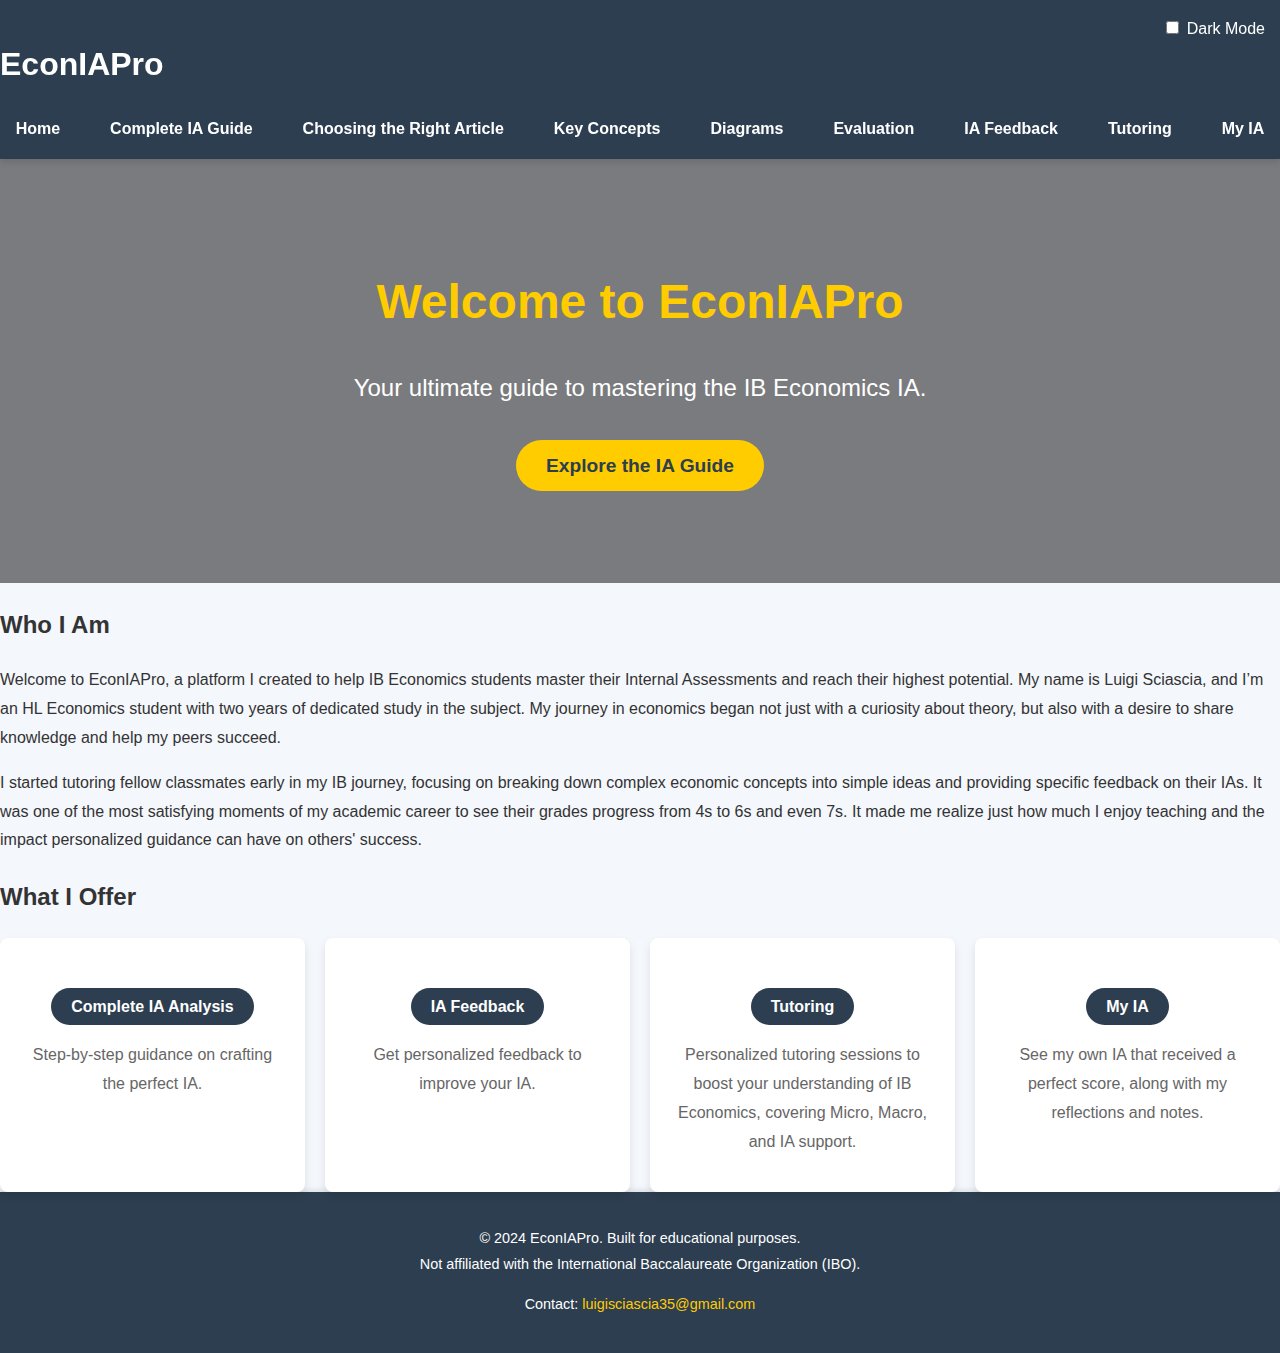
==== index.html @ 2f5a8a48 "Update index.html" ====
<!DOCTYPE html>
<html lang="en">
<head>
    <meta charset="UTF-8">
    <meta name="viewport" content="width=device-width, initial-scale=1.0">
    <title>EconIAPro - Master the IB Economics IA</title>
    <link rel="stylesheet" href="style.css">
</head>
<body>
    <!-- Header -->
    <header>
        <div class="container">
            <h1>EconIAPro</h1>
            <nav>
                <ul>
                    <li><a href="index.html" class="active">Home</a></li>
                    <li><a href="guide.html">Complete IA Guide</a></li>
                    <li><a href="choosing-article.html">Choosing the Right Article</a></li>
                    <li><a href="key-concepts.html">Key Concepts</a></li>
                    <li><a href="diagrams.html">Diagrams</a></li>
                    <li><a href="evaluation.html">Evaluation</a></li>
                    <li><a href="ia-feedback.html">IA Feedback</a></li>
                    <li><a href="tutoring.html">Tutoring</a></li>
                    <li><a href="my-ia.html">My IA</a></li>
                </ul>
            </nav>
            <!-- Dark Mode Toggle -->
            <div class="dark-mode-toggle">
                <input type="checkbox" id="dark-mode-toggle">
                <label for="dark-mode-toggle">Dark Mode</label>
            </div>
        </div>
    </header>

    <!-- Hero Section -->
    <section class="hero">
        <h1>Welcome to EconIAPro</h1>
        <p>Your ultimate guide to mastering the IB Economics IA.</p>
        <a href="guide.html" class="cta-button">Explore the IA Guide</a>
    </section>

    <!-- About Section -->
    <section class="about">
        <h2>Who I Am</h2>
        <p>Welcome to EconIAPro, a platform I created to help IB Economics students master their Internal Assessments and reach their highest potential. My name is Luigi Sciascia, and I’m an HL Economics student with two years of dedicated study in the subject. My journey in economics began not just with a curiosity about theory, but also with a desire to share knowledge and help my peers succeed.</p>
        <p>I started tutoring fellow classmates early in my IB journey, focusing on breaking down complex economic concepts into simple ideas and providing specific feedback on their IAs. It was one of the most satisfying moments of my academic career to see their grades progress from 4s to 6s and even 7s. It made me realize just how much I enjoy teaching and the impact personalized guidance can have on others' success.</p>
    </section>

    <!-- What I Offer Section -->
    <section class="overview">
        <h2>What I Offer</h2>
        <div class="cards">
            <div class="card">
                <h3><a href="guide.html">Complete IA Analysis</a></h3>
                <p>Step-by-step guidance on crafting the perfect IA.</p>
            </div>
            <div class="card">
                <h3><a href="ia-feedback.html">IA Feedback</a></h3>
                <p>Get personalized feedback to improve your IA.</p>
            </div>
            <div class="card">
                <h3><a href="tutoring.html">Tutoring</a></h3>
                <p>Personalized tutoring sessions to boost your understanding of IB Economics, covering Micro, Macro, and IA support.</p>
            </div>
            <div class="card">
                <h3><a href="my-ia.html">My IA</a></h3>
                <p>See my own IA that received a perfect score, along with my reflections and notes.</p>
            </div>
        </div>
    </section>

    <!-- Footer -->
    <footer>
        <div class="container">
            <p>&copy; 2024 EconIAPro. Built for educational purposes. <br>Not affiliated with the International Baccalaureate Organization (IBO).</p>
            <p>Contact: <a href="mailto:luigisciascia35@gmail.com">luigisciascia35@gmail.com</a></p>
        </div>
    </footer>

    <!-- JavaScript -->
    <script>
        // Dark Mode Toggle with LocalStorage
        document.addEventListener("DOMContentLoaded", () => {
            const toggle = document.getElementById("dark-mode-toggle");

            // Check localStorage for dark mode preference
            if (localStorage.getItem("darkMode") === "enabled") {
                document.body.classList.add("dark-mode");
                toggle.checked = true;
            }

            // Toggle dark mode and save preference
            toggle.addEventListener("change", () => {
                if (toggle.checked) {
                    document.body.classList.add("dark-mode");
                    localStorage.setItem("darkMode", "enabled");
                } else {
                    document.body.classList.remove("dark-mode");
                    localStorage.setItem("darkMode", "disabled");
                }
            });
        });
    </script>
</body>
</html>
---- style.css ----
/* General Styles */
body {
    font-family: 'Open Sans', Arial, sans-serif;
    margin: 0;
    padding: 0;
    color: #333;
    background-color: #f4f7fc;
    line-height: 1.8;
    transition: background-color 0.3s, color 0.3s;
}

/* Dark Mode */
body.dark-mode {
    background-color: #121212;
    color: #e0e0e0;
}

/* Header */
header {
    background-color: #2c3e50; /* Updated to a sleek dark navy blue */
    color: white;
    padding: 15px 0;
    position: sticky;
    top: 0;
    z-index: 1000;
    box-shadow: 0 4px 6px rgba(0, 0, 0, 0.1);
    transition: background-color 0.3s;
}

header.dark-mode {
    background-color: #1a242f; /* Slightly darker for dark mode */
}

header nav ul {
    display: flex;
    justify-content: center;
    gap: 20px;
    list-style: none;
    padding: 0;
    margin: 0;
}

header nav ul li a {
    text-decoration: none;
    color: white;
    font-weight: bold;
    padding: 10px 15px;
    transition: background-color 0.3s, color 0.3s;
    border-radius: 5px;
}

header nav ul li a:hover {
    background-color: #ffcc00;
    color: #2c3e50;
}

/* Dark Mode - Header Links */
body.dark-mode header nav ul li a {
    color: #e0e0e0;
}

body.dark-mode header nav ul li a:hover {
    background-color: #555555;
    color: #ffcc00;
}

/* Dark Mode Toggle */
.dark-mode-toggle {
    position: absolute;
    top: 15px;
    right: 15px;
    font-size: 1rem;
    color: white;
}

body.dark-mode .dark-mode-toggle label {
    color: #ffcc00;
}

/* Hero Section */
.hero {
    background-image: url('hero-image.jpg');
    background-size: cover;
    background-position: center;
    text-align: center;
    color: white;
    padding: 100px 20px;
    box-shadow: inset 0 0 0 1000px rgba(0, 0, 0, 0.5);
    transition: background-color 0.3s, color 0.3s;
}

.hero h1 {
    font-size: 3rem;
    margin: 0;
    color: #ffcc00;
}

.hero p {
    font-size: 1.5rem;
    margin: 20px 0 40px;
}

.hero .cta-button {
    background-color: #ffcc00;
    color: #2c3e50;
    padding: 15px 30px;
    text-decoration: none;
    font-size: 1.2rem;
    font-weight: bold;
    border-radius: 50px;
    transition: background-color 0.3s, transform 0.3s;
}

.hero .cta-button:hover {
    background-color: #e6b800;
    transform: scale(1.05);
}

/* Dark Mode - Hero Section */
body.dark-mode .hero {
    background-color: #1e1e1e;
    box-shadow: none;
}

body.dark-mode .hero h1 {
    color: #ffcc00;
}

body.dark-mode .hero p {
    color: #e0e0e0;
}

body.dark-mode .hero .cta-button {
    background-color: #333333;
    color: #ffcc00;
}

body.dark-mode .hero .cta-button:hover {
    background-color: #555555;
    color: #e0e0e0;
}

/* Section Titles */
.section h2 {
    font-size: 2.5rem;
    text-align: center;
    color: #2c3e50;
    margin-bottom: 20px;
    border-bottom: 3px solid #ffcc00;
    display: inline-block;
}

/* Dark Mode - Section Titles */
body.dark-mode .section h2 {
    color: #ffcc00;
    border-bottom-color: #e6b800;
}

/* Cards Section */
.cards {
    display: flex;
    flex-wrap: wrap;
    gap: 20px;
    justify-content: center;
    margin-top: 20px;
}

.card {
    background: white;
    border-radius: 8px;
    box-shadow: 0 4px 8px rgba(0, 0, 0, 0.1);
    padding: 20px;
    text-align: center;
    flex: 1;
    max-width: 300px;
    transition: transform 0.3s, box-shadow 0.3s, background-color 0.3s, color 0.3s;
}

.card:hover {
    transform: translateY(-10px);
    box-shadow: 0 6px 12px rgba(0, 0, 0, 0.2);
}

.card h3 {
    font-size: 1.5rem;
    color: #2c3e50;
    margin-bottom: 10px;
    transition: color 0.3s;
}

.card p {
    font-size: 1rem;
    color: #666;
    margin-bottom: 15px;
    transition: color 0.3s;
}

.card a {
    background-color: #2c3e50;
    color: white;
    padding: 10px 20px;
    text-decoration: none;
    font-size: 1rem;
    border-radius: 50px;
    transition: background-color 0.3s, transform 0.3s, color 0.3s;
}

.card a:hover {
    background-color: #ffcc00;
    color: #2c3e50;
    transform: scale(1.05);
}

/* Dark Mode - Cards Section */
body.dark-mode .card {
    background-color: #333333; /* Dark background for cards */
    color: #ffffff; /* Light text for better contrast */
}

body.dark-mode .card h3 {
    color: #ffcc00; /* Highlight headings in yellow for visibility */
}

body.dark-mode .card p {
    color: #e0e0e0; /* Light gray for better readability */
}

body.dark-mode .card a {
    background-color: #555555; /* Subtle contrast button background */
    color: #ffffff; /* White text for buttons */
}

body.dark-mode .card a:hover {
    background-color: #777777;
    color: #ffcc00; /* Consistent hover effect */
}

/* Footer */
footer {
    background-color: #2c3e50;
    color: white;
    text-align: center;
    padding: 20px 0;
    font-size: 0.9rem;
    box-shadow: 0 -2px 6px rgba(0, 0, 0, 0.1);
}

footer a {
    color: #ffcc00;
    text-decoration: none;
    transition: color 0.3s;
}

footer a:hover {
    color: #e6b800;
}

/* Dark Mode - Footer */
body.dark-mode footer {
    background-color: #1e1e1e;
    color: #e0e0e0;
}

body.dark-mode footer a {
    color: #ffcc00;
}

body.dark-mode footer a:hover {
    color: #e6b800;
}

/* Responsive Design */
@media (max-width: 768px) {
    header nav ul {
        flex-direction: column;
        gap: 10px;
    }

    .hero h1 {
        font-size: 2.5rem;
    }

    .hero p {
        font-size: 1.2rem;
    }

    .cards {
        flex-direction: column;
        align-items: center;
    }

    .card {
        max-width: 90%;
    }
}
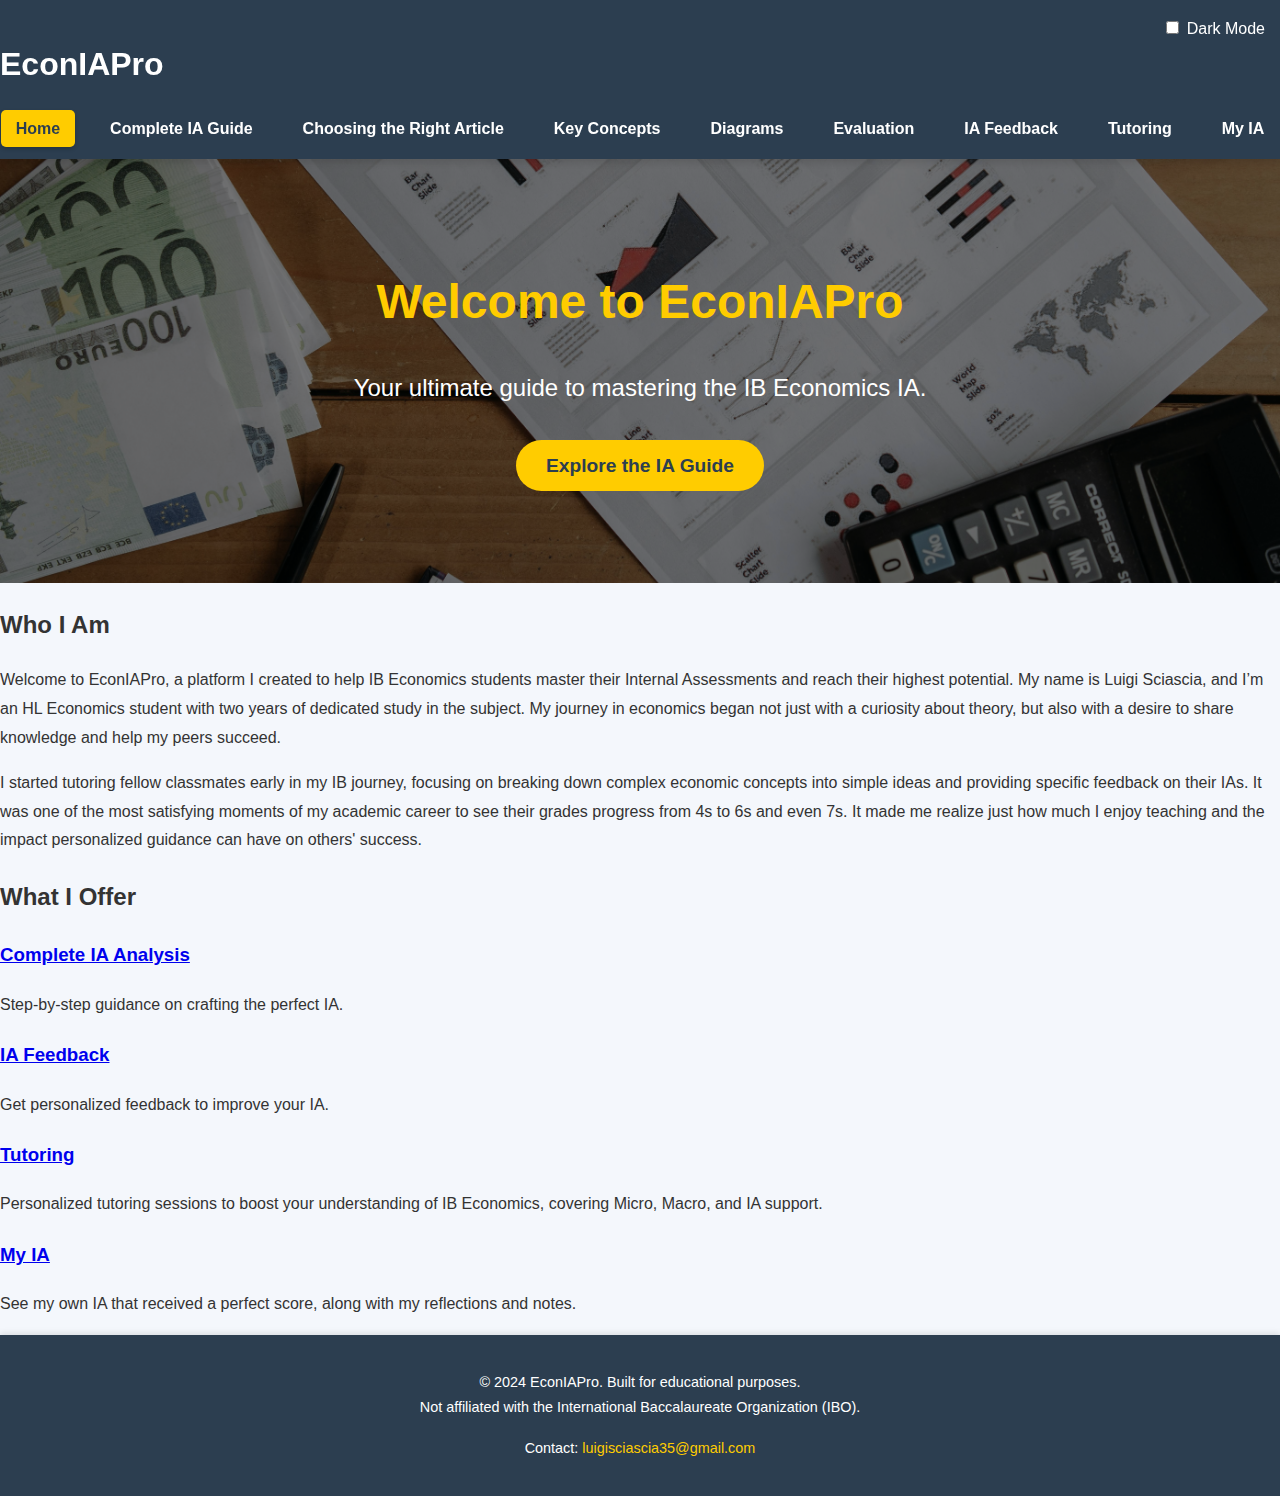
==== commit b048c085: "Update index.html" ====
--- a/index.html
+++ b/index.html
@@ -33,10 +33,12 @@
     </header>
 
     <!-- Hero Section -->
-    <section class="hero">
-        <h1>Welcome to EconIAPro</h1>
-        <p>Your ultimate guide to mastering the IB Economics IA.</p>
-        <a href="guide.html" class="cta-button">Explore the IA Guide</a>
+    <section class="hero" style="background-image: url('pexels-pavel-danilyuk-7654579.jpg'); background-size: cover; background-position: center;">
+        <div class="hero-overlay">
+            <h1>Welcome to EconIAPro</h1>
+            <p>Your ultimate guide to mastering the IB Economics IA.</p>
+            <a href="guide.html" class="cta-button">Explore the IA Guide</a>
+        </div>
     </section>
 
     <!-- About Section -->
--- a/style.css
+++ b/style.css
@@ -17,7 +17,7 @@
 
 /* Header */
 header {
-    background-color: #2c3e50; /* Updated to a sleek dark navy blue */
+    background-color: #2c3e50; /* Sleek dark navy blue */
     color: white;
     padding: 15px 0;
     position: sticky;
@@ -28,7 +28,7 @@
 }
 
 header.dark-mode {
-    background-color: #1a242f; /* Slightly darker for dark mode */
+    background-color: #1a242f; /* Darker for dark mode */
 }
 
 header nav ul {
@@ -49,19 +49,31 @@
     border-radius: 5px;
 }
 
+/* Highlight Active Link */
+header nav ul li a.active {
+    background-color: #ffcc00; /* Highlighted background */
+    color: #2c3e50; /* Contrasting text color */
+    font-weight: bold;
+    border-radius: 5px;
+    box-shadow: 0 2px 4px rgba(0, 0, 0, 0.2); /* Subtle shadow */
+}
+
+/* Dark Mode - Active Link */
+body.dark-mode header nav ul li a.active {
+    background-color: #555555;
+    color: #ffcc00;
+}
+
+/* Hover Effects */
 header nav ul li a:hover {
-    background-color: #ffcc00;
+    background-color: #e6b800;
     color: #2c3e50;
 }
 
-/* Dark Mode - Header Links */
-body.dark-mode header nav ul li a {
-    color: #e0e0e0;
-}
-
+/* Dark Mode - Hover Effects */
 body.dark-mode header nav ul li a:hover {
-    background-color: #555555;
-    color: #ffcc00;
+    background-color: #777777;
+    color: #e0e0e0;
 }
 
 /* Dark Mode Toggle */
@@ -156,85 +168,6 @@
     border-bottom-color: #e6b800;
 }
 
-/* Cards Section */
-.cards {
-    display: flex;
-    flex-wrap: wrap;
-    gap: 20px;
-    justify-content: center;
-    margin-top: 20px;
-}
-
-.card {
-    background: white;
-    border-radius: 8px;
-    box-shadow: 0 4px 8px rgba(0, 0, 0, 0.1);
-    padding: 20px;
-    text-align: center;
-    flex: 1;
-    max-width: 300px;
-    transition: transform 0.3s, box-shadow 0.3s, background-color 0.3s, color 0.3s;
-}
-
-.card:hover {
-    transform: translateY(-10px);
-    box-shadow: 0 6px 12px rgba(0, 0, 0, 0.2);
-}
-
-.card h3 {
-    font-size: 1.5rem;
-    color: #2c3e50;
-    margin-bottom: 10px;
-    transition: color 0.3s;
-}
-
-.card p {
-    font-size: 1rem;
-    color: #666;
-    margin-bottom: 15px;
-    transition: color 0.3s;
-}
-
-.card a {
-    background-color: #2c3e50;
-    color: white;
-    padding: 10px 20px;
-    text-decoration: none;
-    font-size: 1rem;
-    border-radius: 50px;
-    transition: background-color 0.3s, transform 0.3s, color 0.3s;
-}
-
-.card a:hover {
-    background-color: #ffcc00;
-    color: #2c3e50;
-    transform: scale(1.05);
-}
-
-/* Dark Mode - Cards Section */
-body.dark-mode .card {
-    background-color: #333333; /* Dark background for cards */
-    color: #ffffff; /* Light text for better contrast */
-}
-
-body.dark-mode .card h3 {
-    color: #ffcc00; /* Highlight headings in yellow for visibility */
-}
-
-body.dark-mode .card p {
-    color: #e0e0e0; /* Light gray for better readability */
-}
-
-body.dark-mode .card a {
-    background-color: #555555; /* Subtle contrast button background */
-    color: #ffffff; /* White text for buttons */
-}
-
-body.dark-mode .card a:hover {
-    background-color: #777777;
-    color: #ffcc00; /* Consistent hover effect */
-}
-
 /* Footer */
 footer {
     background-color: #2c3e50;
@@ -275,21 +208,4 @@
         flex-direction: column;
         gap: 10px;
     }
-
-    .hero h1 {
-        font-size: 2.5rem;
-    }
-
-    .hero p {
-        font-size: 1.2rem;
-    }
-
-    .cards {
-        flex-direction: column;
-        align-items: center;
-    }
-
-    .card {
-        max-width: 90%;
-    }
-}
+}
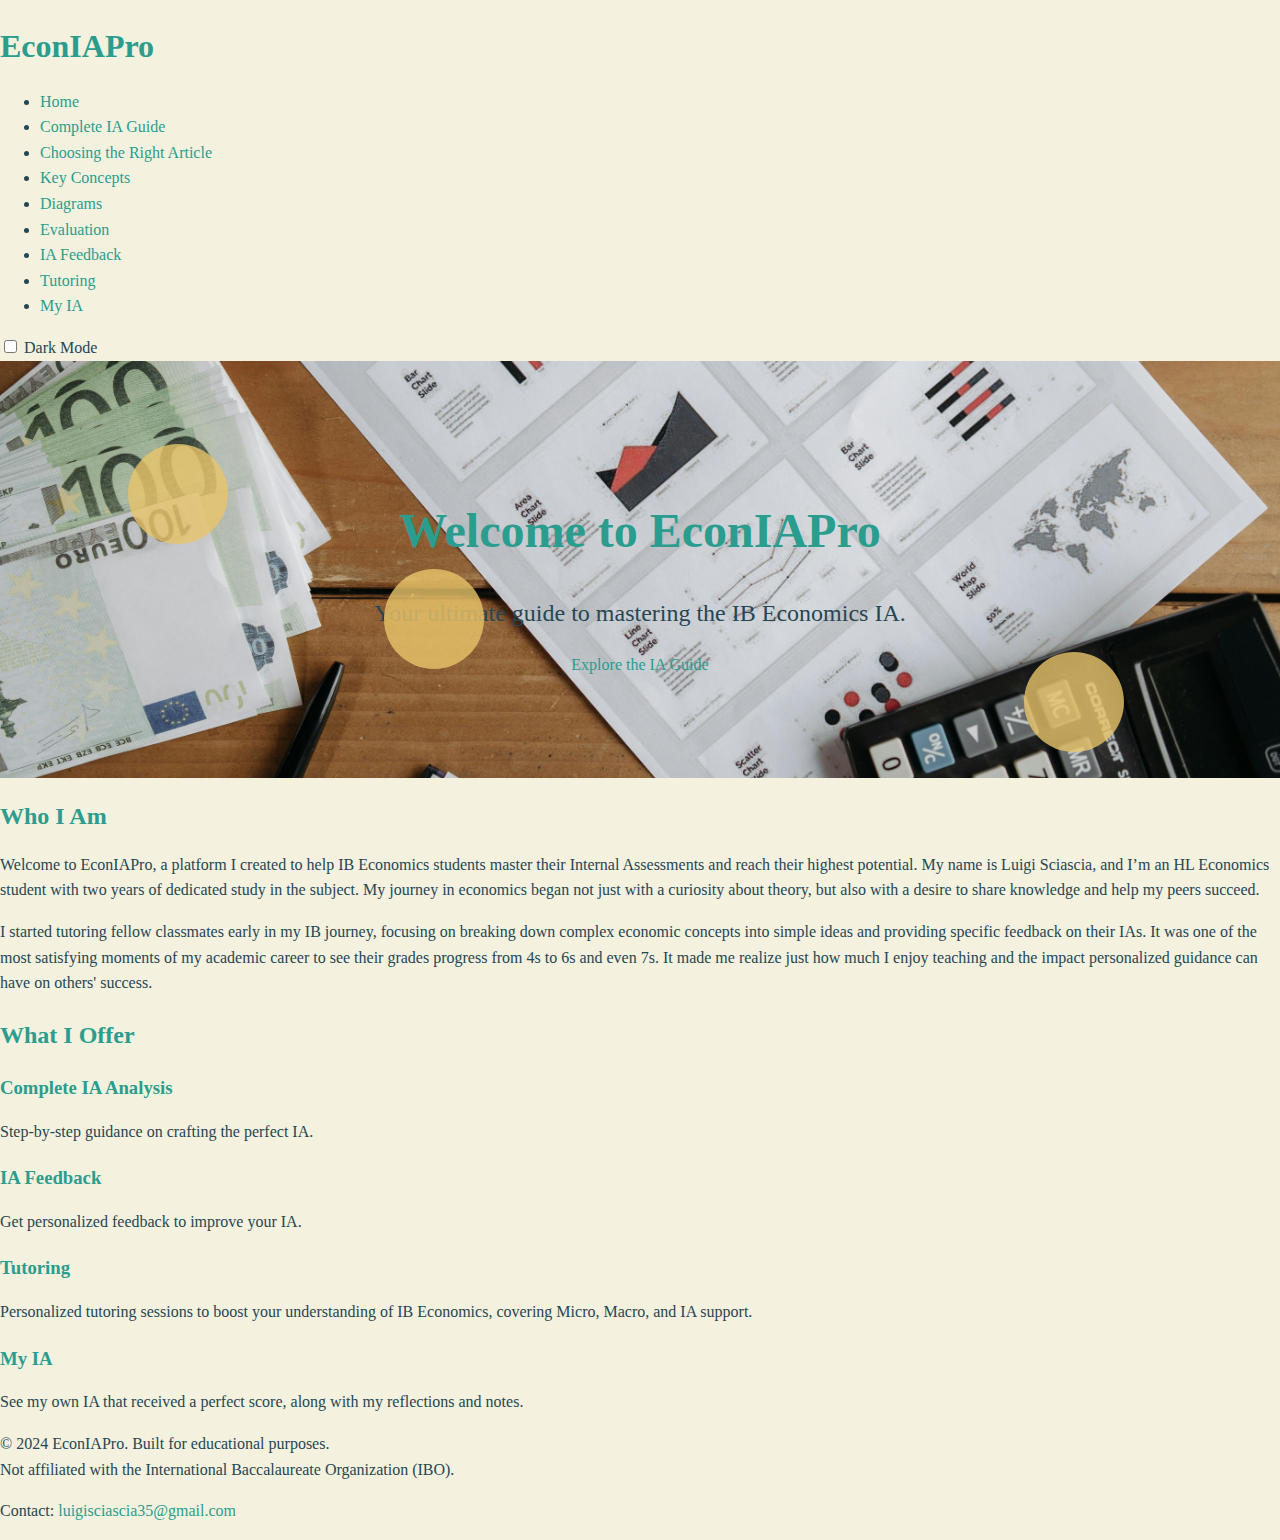
==== commit 0b75d4ee: "Update index.html" ====
--- a/index.html
+++ b/index.html
@@ -33,12 +33,16 @@
     </header>
 
     <!-- Hero Section -->
-    <section class="hero" style="background-image: url('pexels-pavel-danilyuk-7654579.jpg'); background-size: cover; background-position: center;">
+    <section class="hero" style="background-image: url('pexels-pavel-danilyuk-7654579.jpg'); background-size: cover; background-position: center; position: relative;">
         <div class="hero-overlay">
             <h1>Welcome to EconIAPro</h1>
             <p>Your ultimate guide to mastering the IB Economics IA.</p>
             <a href="guide.html" class="cta-button">Explore the IA Guide</a>
         </div>
+        <!-- Floating Elements -->
+        <div class="floating-element" style="top: 20%; left: 10%; animation-delay: 0s;"></div>
+        <div class="floating-element" style="top: 50%; left: 30%; animation-delay: 1s;"></div>
+        <div class="floating-element" style="top: 70%; left: 80%; animation-delay: 2s;"></div>
     </section>
 
     <!-- About Section -->
--- a/style.css
+++ b/style.css
@@ -1,211 +1,118 @@
-/* General Styles */
-body {
-    font-family: 'Open Sans', Arial, sans-serif;
-    margin: 0;
-    padding: 0;
-    color: #333;
-    background-color: #f4f7fc;
-    line-height: 1.8;
-    transition: background-color 0.3s, color 0.3s;
+/* Root variables for default theme */
+:root {
+    --primary-color: #2a9d8f; /* Teal */
+    --secondary-color: #e9c46a; /* Soft Yellow */
+    --background-color: #f4f1de; /* Light Beige */
+    --text-color: #264653; /* Dark Blue-Green */
+    --heading-font: 'Rasa', serif;
+    --body-font: 'Rasa', serif;
 }
 
-/* Dark Mode */
+/* Dark mode overrides */
 body.dark-mode {
-    background-color: #121212;
-    color: #e0e0e0;
+    --primary-color: #9ec5cf; /* Soft Blue */
+    --secondary-color: #ffdd8c; /* Golden Yellow */
+    --background-color: #1e212b; /* Deep Gray */
+    --text-color: #e4e6eb; /* Light Gray */
 }
 
-/* Header */
-header {
-    background-color: #2c3e50; /* Sleek dark navy blue */
-    color: white;
-    padding: 15px 0;
-    position: sticky;
-    top: 0;
-    z-index: 1000;
-    box-shadow: 0 4px 6px rgba(0, 0, 0, 0.1);
-    transition: background-color 0.3s;
-}
-
-header.dark-mode {
-    background-color: #1a242f; /* Darker for dark mode */
-}
-
-header nav ul {
-    display: flex;
-    justify-content: center;
-    gap: 20px;
-    list-style: none;
-    padding: 0;
+/* General styles */
+body {
+    font-family: var(--body-font);
+    color: var(--text-color);
+    background-color: var(--background-color);
+    line-height: 1.6;
     margin: 0;
 }
 
-header nav ul li a {
-    text-decoration: none;
-    color: white;
-    font-weight: bold;
-    padding: 10px 15px;
-    transition: background-color 0.3s, color 0.3s;
-    border-radius: 5px;
+h1, h2, h3, h4, h5, h6 {
+    font-family: var(--heading-font);
+    color: var(--primary-color);
+    margin-bottom: 0.5em;
 }
 
-/* Highlight Active Link */
-header nav ul li a.active {
-    background-color: #ffcc00; /* Highlighted background */
-    color: #2c3e50; /* Contrasting text color */
-    font-weight: bold;
-    border-radius: 5px;
-    box-shadow: 0 2px 4px rgba(0, 0, 0, 0.2); /* Subtle shadow */
+a {
+    color: var(--primary-color);
+    text-decoration: none;
 }
 
-/* Dark Mode - Active Link */
-body.dark-mode header nav ul li a.active {
-    background-color: #555555;
-    color: #ffcc00;
+a:hover {
+    color: var(--secondary-color);
 }
 
-/* Hover Effects */
-header nav ul li a:hover {
-    background-color: #e6b800;
-    color: #2c3e50;
+button {
+    background-color: var(--primary-color);
+    color: #ffffff;
+    border: none;
+    padding: 10px 20px;
+    border-radius: 5px;
+    font-family: var(--body-font);
+    font-size: 1rem;
+    cursor: pointer;
+    transition: background-color 0.3s ease;
 }
 
-/* Dark Mode - Hover Effects */
-body.dark-mode header nav ul li a:hover {
-    background-color: #777777;
-    color: #e0e0e0;
+button:hover {
+    background-color: var(--secondary-color);
 }
 
-/* Dark Mode Toggle */
-.dark-mode-toggle {
-    position: absolute;
-    top: 15px;
-    right: 15px;
-    font-size: 1rem;
-    color: white;
-}
-
-body.dark-mode .dark-mode-toggle label {
-    color: #ffcc00;
-}
-
-/* Hero Section */
+/* Floating effect for the homepage hero section */
 .hero {
-    background-image: url('hero-image.jpg');
+    position: relative;
+    background-image: url('pexels-kindelmedia-7688460.jpg'); /* Example banner */
     background-size: cover;
     background-position: center;
+    padding: 100px 20px;
     text-align: center;
-    color: white;
-    padding: 100px 20px;
-    box-shadow: inset 0 0 0 1000px rgba(0, 0, 0, 0.5);
-    transition: background-color 0.3s, color 0.3s;
+    color: var(--text-color);
+    overflow: hidden;
 }
 
 .hero h1 {
     font-size: 3rem;
-    margin: 0;
-    color: #ffcc00;
+    margin-bottom: 20px;
 }
 
 .hero p {
     font-size: 1.5rem;
-    margin: 20px 0 40px;
+    margin-bottom: 20px;
 }
 
-.hero .cta-button {
-    background-color: #ffcc00;
-    color: #2c3e50;
-    padding: 15px 30px;
-    text-decoration: none;
-    font-size: 1.2rem;
-    font-weight: bold;
-    border-radius: 50px;
-    transition: background-color 0.3s, transform 0.3s;
+.hero .floating-element {
+    position: absolute;
+    width: 100px;
+    height: 100px;
+    background-color: var(--secondary-color);
+    border-radius: 50%;
+    opacity: 0.8;
+    animation: float 6s ease-in-out infinite;
 }
 
-.hero .cta-button:hover {
-    background-color: #e6b800;
-    transform: scale(1.05);
+/* Floating animation */
+@keyframes float {
+    0%, 100% {
+        transform: translateY(0);
+    }
+    50% {
+        transform: translateY(-20px);
+    }
 }
 
-/* Dark Mode - Hero Section */
-body.dark-mode .hero {
-    background-color: #1e1e1e;
-    box-shadow: none;
+/* Position the floating elements */
+.floating-element:nth-child(1) {
+    top: 30%;
+    left: 10%;
+    animation-delay: 0s;
 }
 
-body.dark-mode .hero h1 {
-    color: #ffcc00;
+.floating-element:nth-child(2) {
+    top: 50%;
+    right: 15%;
+    animation-delay: 2s;
 }
 
-body.dark-mode .hero p {
-    color: #e0e0e0;
+.floating-element:nth-child(3) {
+    top: 70%;
+    left: 20%;
+    animation-delay: 4s;
 }
-
-body.dark-mode .hero .cta-button {
-    background-color: #333333;
-    color: #ffcc00;
-}
-
-body.dark-mode .hero .cta-button:hover {
-    background-color: #555555;
-    color: #e0e0e0;
-}
-
-/* Section Titles */
-.section h2 {
-    font-size: 2.5rem;
-    text-align: center;
-    color: #2c3e50;
-    margin-bottom: 20px;
-    border-bottom: 3px solid #ffcc00;
-    display: inline-block;
-}
-
-/* Dark Mode - Section Titles */
-body.dark-mode .section h2 {
-    color: #ffcc00;
-    border-bottom-color: #e6b800;
-}
-
-/* Footer */
-footer {
-    background-color: #2c3e50;
-    color: white;
-    text-align: center;
-    padding: 20px 0;
-    font-size: 0.9rem;
-    box-shadow: 0 -2px 6px rgba(0, 0, 0, 0.1);
-}
-
-footer a {
-    color: #ffcc00;
-    text-decoration: none;
-    transition: color 0.3s;
-}
-
-footer a:hover {
-    color: #e6b800;
-}
-
-/* Dark Mode - Footer */
-body.dark-mode footer {
-    background-color: #1e1e1e;
-    color: #e0e0e0;
-}
-
-body.dark-mode footer a {
-    color: #ffcc00;
-}
-
-body.dark-mode footer a:hover {
-    color: #e6b800;
-}
-
-/* Responsive Design */
-@media (max-width: 768px) {
-    header nav ul {
-        flex-direction: column;
-        gap: 10px;
-    }
-}
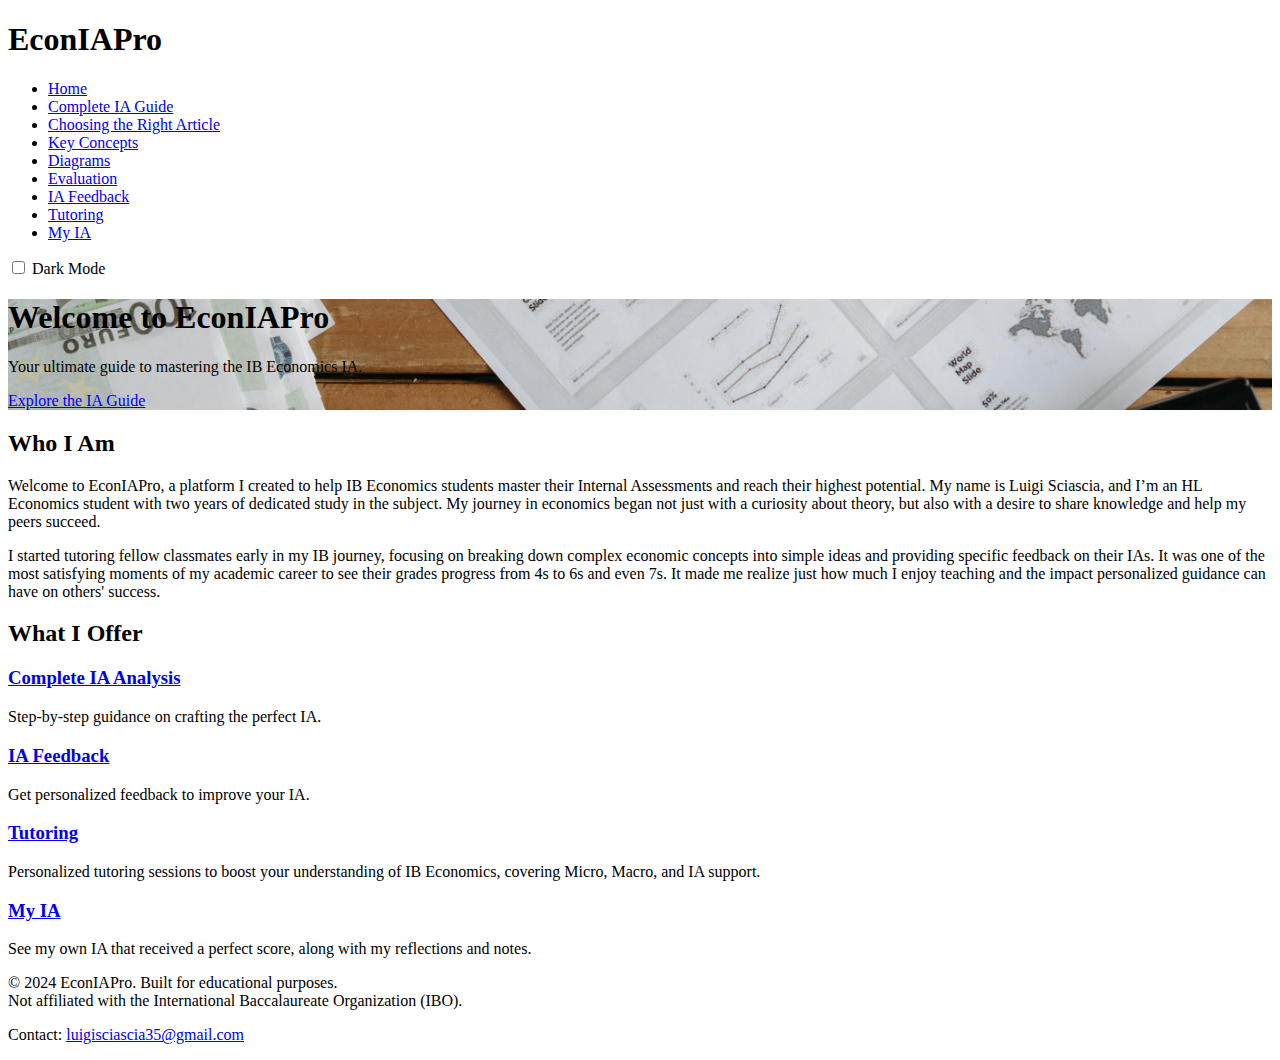
==== commit 4fb6d3bf: "Update index.html" ====
--- a/index.html
+++ b/index.html
@@ -39,10 +39,6 @@
             <p>Your ultimate guide to mastering the IB Economics IA.</p>
             <a href="guide.html" class="cta-button">Explore the IA Guide</a>
         </div>
-        <!-- Floating Elements -->
-        <div class="floating-element" style="top: 20%; left: 10%; animation-delay: 0s;"></div>
-        <div class="floating-element" style="top: 50%; left: 30%; animation-delay: 1s;"></div>
-        <div class="floating-element" style="top: 70%; left: 80%; animation-delay: 2s;"></div>
     </section>
 
     <!-- About Section -->
--- a/style.css
+++ b/style.css
@@ -1,118 +1,112 @@
-/* Root variables for default theme */
-:root {
-    --primary-color: #2a9d8f; /* Teal */
-    --secondary-color: #e9c46a; /* Soft Yellow */
-    --background-color: #f4f1de; /* Light Beige */
-    --text-color: #264653; /* Dark Blue-Green */
-    --heading-font: 'Rasa', serif;
-    --body-font: 'Rasa', serif;
-}
 
-/* Dark mode overrides */
-body.dark-mode {
-    --primary-color: #9ec5cf; /* Soft Blue */
-    --secondary-color: #ffdd8c; /* Golden Yellow */
-    --background-color: #1e212b; /* Deep Gray */
-    --text-color: #e4e6eb; /* Light Gray */
-}
+<!DOCTYPE html>
+<html lang="en">
+<head>
+    <meta charset="UTF-8">
+    <meta name="viewport" content="width=device-width, initial-scale=1.0">
+    <title>EconIAPro - Master the IB Economics IA</title>
+    <link rel="stylesheet" href="style.css">
+</head>
+<body>
+    <!-- Header -->
+    <header>
+        <div class="container">
+            <h1>EconIAPro</h1>
+            <nav>
+                <ul>
+                    <li><a href="index.html" class="active">Home</a></li>
+                    <li><a href="guide.html">Complete IA Guide</a></li>
+                    <li><a href="choosing-article.html">Choosing the Right Article</a></li>
+                    <li><a href="key-concepts.html">Key Concepts</a></li>
+                    <li><a href="diagrams.html">Diagrams</a></li>
+                    <li><a href="evaluation.html">Evaluation</a></li>
+                    <li><a href="ia-feedback.html">IA Feedback</a></li>
+                    <li><a href="tutoring.html">Tutoring</a></li>
+                    <li><a href="my-ia.html">My IA</a></li>
+                </ul>
+            </nav>
+            <!-- Dark Mode Toggle -->
+            <div class="dark-mode-toggle">
+                <input type="checkbox" id="dark-mode-toggle">
+                <label for="dark-mode-toggle">Dark Mode</label>
+            </div>
+        </div>
+    </header>
 
-/* General styles */
-body {
-    font-family: var(--body-font);
-    color: var(--text-color);
-    background-color: var(--background-color);
-    line-height: 1.6;
-    margin: 0;
-}
+    <!-- Hero Section -->
+    <section class="hero" style="background-image: url('pexels-pavel-danilyuk-7654579.jpg'); background-size: cover; background-position: center; position: relative;">
+        <div class="hero-overlay">
+            <h1>Welcome to EconIAPro</h1>
+            <p>Your ultimate guide to mastering the IB Economics IA.</p>
+            <a href="guide.html" class="cta-button">Explore the IA Guide</a>
+        </div>
+        <!-- Floating Elements -->
+        <div class="floating-element" style="top: 20%; left: 10%; animation-delay: 0s;"></div>
+        <div class="floating-element" style="top: 50%; left: 30%; animation-delay: 1s;"></div>
+        <div class="floating-element" style="top: 70%; left: 80%; animation-delay: 2s;"></div>
+    </section>
 
-h1, h2, h3, h4, h5, h6 {
-    font-family: var(--heading-font);
-    color: var(--primary-color);
-    margin-bottom: 0.5em;
-}
+    <!-- About Section -->
+    <section class="about">
+        <h2>Who I Am</h2>
+        <p>Welcome to EconIAPro, a platform I created to help IB Economics students master their Internal Assessments and reach their highest potential. My name is Luigi Sciascia, and I’m an HL Economics student with two years of dedicated study in the subject. My journey in economics began not just with a curiosity about theory, but also with a desire to share knowledge and help my peers succeed.</p>
+        <p>I started tutoring fellow classmates early in my IB journey, focusing on breaking down complex economic concepts into simple ideas and providing specific feedback on their IAs. It was one of the most satisfying moments of my academic career to see their grades progress from 4s to 6s and even 7s. It made me realize just how much I enjoy teaching and the impact personalized guidance can have on others' success.</p>
+    </section>
 
-a {
-    color: var(--primary-color);
-    text-decoration: none;
-}
+    <!-- What I Offer Section -->
+    <section class="overview">
+        <h2>What I Offer</h2>
+        <div class="cards">
+            <div class="card">
+                <h3><a href="guide.html">Complete IA Analysis</a></h3>
+                <p>Step-by-step guidance on crafting the perfect IA.</p>
+            </div>
+            <div class="card">
+                <h3><a href="ia-feedback.html">IA Feedback</a></h3>
+                <p>Get personalized feedback to improve your IA.</p>
+            </div>
+            <div class="card">
+                <h3><a href="tutoring.html">Tutoring</a></h3>
+                <p>Personalized tutoring sessions to boost your understanding of IB Economics, covering Micro, Macro, and IA support.</p>
+            </div>
+            <div class="card">
+                <h3><a href="my-ia.html">My IA</a></h3>
+                <p>See my own IA that received a perfect score, along with my reflections and notes.</p>
+            </div>
+        </div>
+    </section>
 
-a:hover {
-    color: var(--secondary-color);
-}
+    <!-- Footer -->
+    <footer>
+        <div class="container">
+            <p>&copy; 2024 EconIAPro. Built for educational purposes. <br>Not affiliated with the International Baccalaureate Organization (IBO).</p>
+            <p>Contact: <a href="mailto:luigisciascia35@gmail.com">luigisciascia35@gmail.com</a></p>
+        </div>
+    </footer>
 
-button {
-    background-color: var(--primary-color);
-    color: #ffffff;
-    border: none;
-    padding: 10px 20px;
-    border-radius: 5px;
-    font-family: var(--body-font);
-    font-size: 1rem;
-    cursor: pointer;
-    transition: background-color 0.3s ease;
-}
+    <!-- JavaScript -->
+    <script>
+        // Dark Mode Toggle with LocalStorage
+        document.addEventListener("DOMContentLoaded", () => {
+            const toggle = document.getElementById("dark-mode-toggle");
 
-button:hover {
-    background-color: var(--secondary-color);
-}
+            // Check localStorage for dark mode preference
+            if (localStorage.getItem("darkMode") === "enabled") {
+                document.body.classList.add("dark-mode");
+                toggle.checked = true;
+            }
 
-/* Floating effect for the homepage hero section */
-.hero {
-    position: relative;
-    background-image: url('pexels-kindelmedia-7688460.jpg'); /* Example banner */
-    background-size: cover;
-    background-position: center;
-    padding: 100px 20px;
-    text-align: center;
-    color: var(--text-color);
-    overflow: hidden;
-}
-
-.hero h1 {
-    font-size: 3rem;
-    margin-bottom: 20px;
-}
-
-.hero p {
-    font-size: 1.5rem;
-    margin-bottom: 20px;
-}
-
-.hero .floating-element {
-    position: absolute;
-    width: 100px;
-    height: 100px;
-    background-color: var(--secondary-color);
-    border-radius: 50%;
-    opacity: 0.8;
-    animation: float 6s ease-in-out infinite;
-}
-
-/* Floating animation */
-@keyframes float {
-    0%, 100% {
-        transform: translateY(0);
-    }
-    50% {
-        transform: translateY(-20px);
-    }
-}
-
-/* Position the floating elements */
-.floating-element:nth-child(1) {
-    top: 30%;
-    left: 10%;
-    animation-delay: 0s;
-}
-
-.floating-element:nth-child(2) {
-    top: 50%;
-    right: 15%;
-    animation-delay: 2s;
-}
-
-.floating-element:nth-child(3) {
-    top: 70%;
-    left: 20%;
-    animation-delay: 4s;
-}
+            // Toggle dark mode and save preference
+            toggle.addEventListener("change", () => {
+                if (toggle.checked) {
+                    document.body.classList.add("dark-mode");
+                    localStorage.setItem("darkMode", "enabled");
+                } else {
+                    document.body.classList.remove("dark-mode");
+                    localStorage.setItem("darkMode", "disabled");
+                }
+            });
+        });
+    </script>
+</body>
+</html>
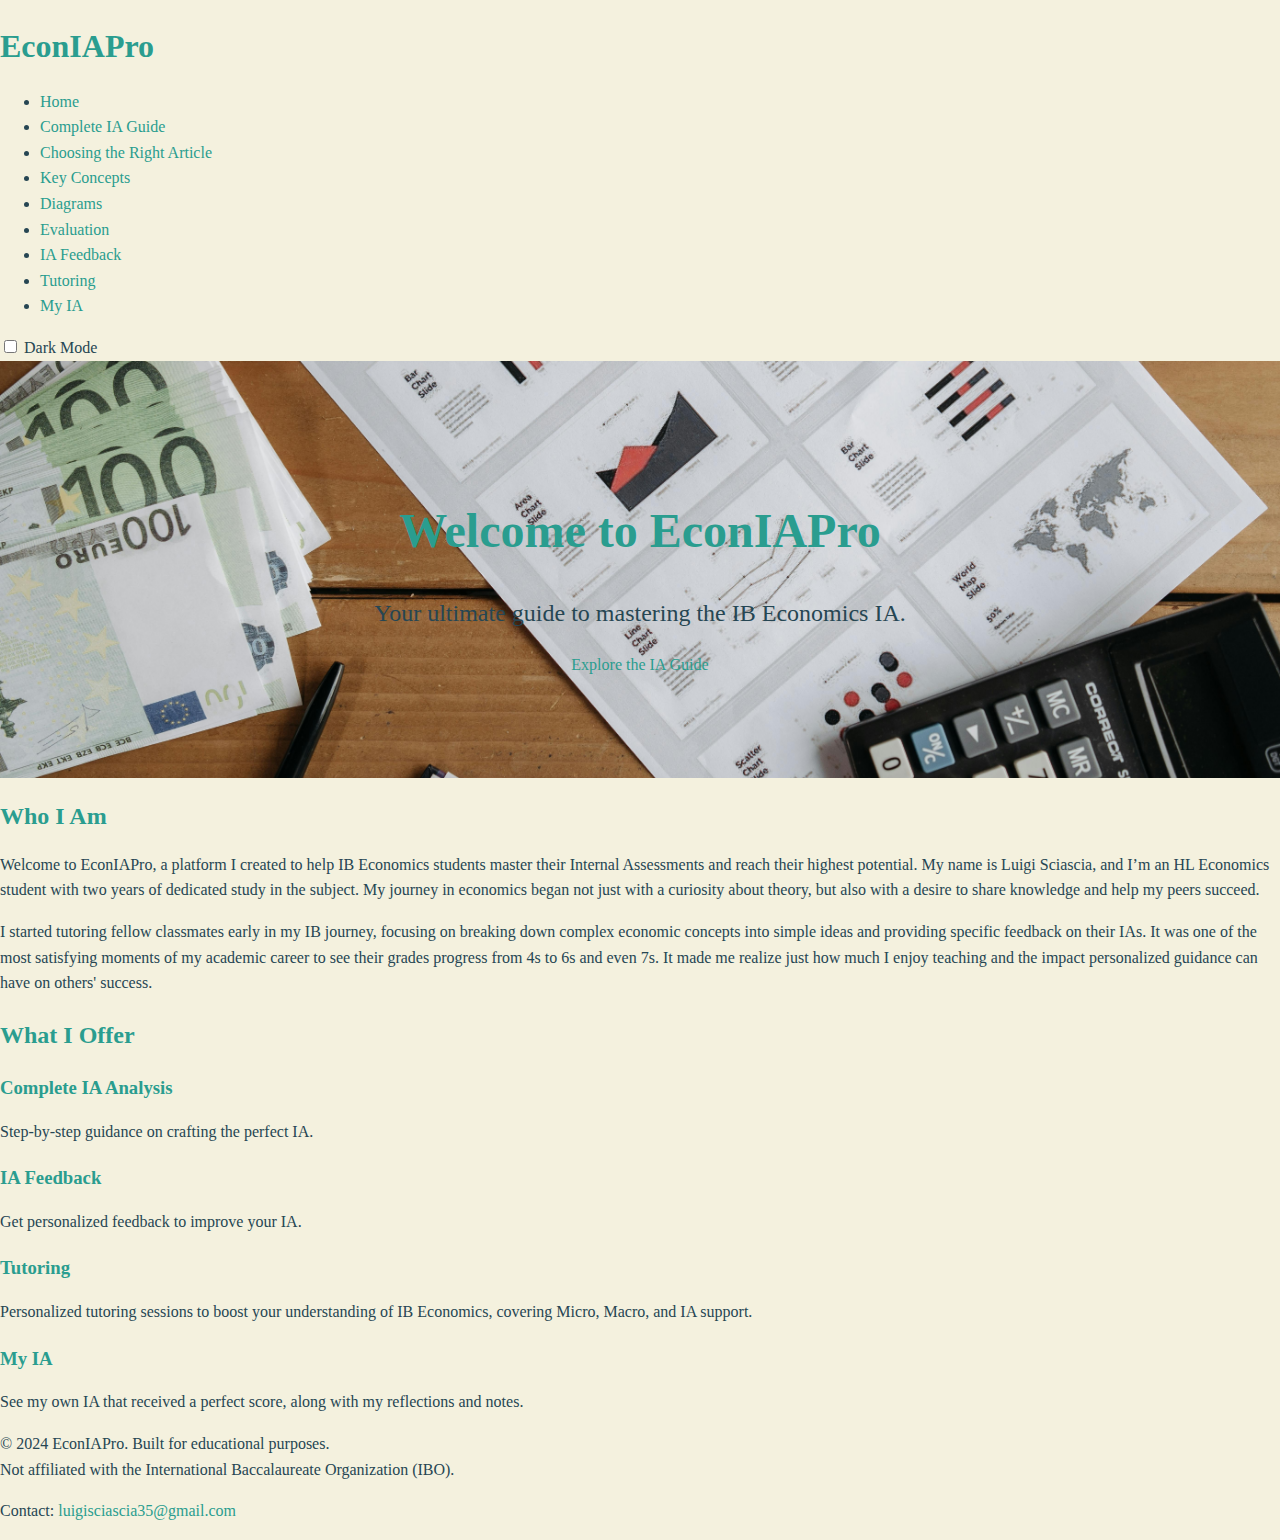
==== commit 448bbb55: "Update index.html" ====
--- a/index.html
+++ b/index.html
@@ -51,20 +51,20 @@
     <!-- What I Offer Section -->
     <section class="overview">
         <h2>What I Offer</h2>
-        <div class="cards">
-            <div class="card">
+        <div class="cards-container">
+            <div class="floating-card">
                 <h3><a href="guide.html">Complete IA Analysis</a></h3>
                 <p>Step-by-step guidance on crafting the perfect IA.</p>
             </div>
-            <div class="card">
+            <div class="floating-card">
                 <h3><a href="ia-feedback.html">IA Feedback</a></h3>
                 <p>Get personalized feedback to improve your IA.</p>
             </div>
-            <div class="card">
+            <div class="floating-card">
                 <h3><a href="tutoring.html">Tutoring</a></h3>
                 <p>Personalized tutoring sessions to boost your understanding of IB Economics, covering Micro, Macro, and IA support.</p>
             </div>
-            <div class="card">
+            <div class="floating-card">
                 <h3><a href="my-ia.html">My IA</a></h3>
                 <p>See my own IA that received a perfect score, along with my reflections and notes.</p>
             </div>
--- a/style.css
+++ b/style.css
@@ -1,112 +1,118 @@
+/* Root variables for default theme */
+:root {
+    --primary-color: #2a9d8f; /* Teal */
+    --secondary-color: #e9c46a; /* Soft Yellow */
+    --background-color: #f4f1de; /* Light Beige */
+    --text-color: #264653; /* Dark Blue-Green */
+    --heading-font: 'Rasa', serif;
+    --body-font: 'Rasa', serif;
+}
 
-<!DOCTYPE html>
-<html lang="en">
-<head>
-    <meta charset="UTF-8">
-    <meta name="viewport" content="width=device-width, initial-scale=1.0">
-    <title>EconIAPro - Master the IB Economics IA</title>
-    <link rel="stylesheet" href="style.css">
-</head>
-<body>
-    <!-- Header -->
-    <header>
-        <div class="container">
-            <h1>EconIAPro</h1>
-            <nav>
-                <ul>
-                    <li><a href="index.html" class="active">Home</a></li>
-                    <li><a href="guide.html">Complete IA Guide</a></li>
-                    <li><a href="choosing-article.html">Choosing the Right Article</a></li>
-                    <li><a href="key-concepts.html">Key Concepts</a></li>
-                    <li><a href="diagrams.html">Diagrams</a></li>
-                    <li><a href="evaluation.html">Evaluation</a></li>
-                    <li><a href="ia-feedback.html">IA Feedback</a></li>
-                    <li><a href="tutoring.html">Tutoring</a></li>
-                    <li><a href="my-ia.html">My IA</a></li>
-                </ul>
-            </nav>
-            <!-- Dark Mode Toggle -->
-            <div class="dark-mode-toggle">
-                <input type="checkbox" id="dark-mode-toggle">
-                <label for="dark-mode-toggle">Dark Mode</label>
-            </div>
-        </div>
-    </header>
+/* Dark mode overrides */
+body.dark-mode {
+    --primary-color: #9ec5cf; /* Soft Blue */
+    --secondary-color: #ffdd8c; /* Golden Yellow */
+    --background-color: #1e212b; /* Deep Gray */
+    --text-color: #e4e6eb; /* Light Gray */
+}
 
-    <!-- Hero Section -->
-    <section class="hero" style="background-image: url('pexels-pavel-danilyuk-7654579.jpg'); background-size: cover; background-position: center; position: relative;">
-        <div class="hero-overlay">
-            <h1>Welcome to EconIAPro</h1>
-            <p>Your ultimate guide to mastering the IB Economics IA.</p>
-            <a href="guide.html" class="cta-button">Explore the IA Guide</a>
-        </div>
-        <!-- Floating Elements -->
-        <div class="floating-element" style="top: 20%; left: 10%; animation-delay: 0s;"></div>
-        <div class="floating-element" style="top: 50%; left: 30%; animation-delay: 1s;"></div>
-        <div class="floating-element" style="top: 70%; left: 80%; animation-delay: 2s;"></div>
-    </section>
+/* General styles */
+body {
+    font-family: var(--body-font);
+    color: var(--text-color);
+    background-color: var(--background-color);
+    line-height: 1.6;
+    margin: 0;
+}
 
-    <!-- About Section -->
-    <section class="about">
-        <h2>Who I Am</h2>
-        <p>Welcome to EconIAPro, a platform I created to help IB Economics students master their Internal Assessments and reach their highest potential. My name is Luigi Sciascia, and I’m an HL Economics student with two years of dedicated study in the subject. My journey in economics began not just with a curiosity about theory, but also with a desire to share knowledge and help my peers succeed.</p>
-        <p>I started tutoring fellow classmates early in my IB journey, focusing on breaking down complex economic concepts into simple ideas and providing specific feedback on their IAs. It was one of the most satisfying moments of my academic career to see their grades progress from 4s to 6s and even 7s. It made me realize just how much I enjoy teaching and the impact personalized guidance can have on others' success.</p>
-    </section>
+h1, h2, h3, h4, h5, h6 {
+    font-family: var(--heading-font);
+    color: var(--primary-color);
+    margin-bottom: 0.5em;
+}
 
-    <!-- What I Offer Section -->
-    <section class="overview">
-        <h2>What I Offer</h2>
-        <div class="cards">
-            <div class="card">
-                <h3><a href="guide.html">Complete IA Analysis</a></h3>
-                <p>Step-by-step guidance on crafting the perfect IA.</p>
-            </div>
-            <div class="card">
-                <h3><a href="ia-feedback.html">IA Feedback</a></h3>
-                <p>Get personalized feedback to improve your IA.</p>
-            </div>
-            <div class="card">
-                <h3><a href="tutoring.html">Tutoring</a></h3>
-                <p>Personalized tutoring sessions to boost your understanding of IB Economics, covering Micro, Macro, and IA support.</p>
-            </div>
-            <div class="card">
-                <h3><a href="my-ia.html">My IA</a></h3>
-                <p>See my own IA that received a perfect score, along with my reflections and notes.</p>
-            </div>
-        </div>
-    </section>
+a {
+    color: var(--primary-color);
+    text-decoration: none;
+}
 
-    <!-- Footer -->
-    <footer>
-        <div class="container">
-            <p>&copy; 2024 EconIAPro. Built for educational purposes. <br>Not affiliated with the International Baccalaureate Organization (IBO).</p>
-            <p>Contact: <a href="mailto:luigisciascia35@gmail.com">luigisciascia35@gmail.com</a></p>
-        </div>
-    </footer>
+a:hover {
+    color: var(--secondary-color);
+}
 
-    <!-- JavaScript -->
-    <script>
-        // Dark Mode Toggle with LocalStorage
-        document.addEventListener("DOMContentLoaded", () => {
-            const toggle = document.getElementById("dark-mode-toggle");
+button {
+    background-color: var(--primary-color);
+    color: #ffffff;
+    border: none;
+    padding: 10px 20px;
+    border-radius: 5px;
+    font-family: var(--body-font);
+    font-size: 1rem;
+    cursor: pointer;
+    transition: background-color 0.3s ease;
+}
 
-            // Check localStorage for dark mode preference
-            if (localStorage.getItem("darkMode") === "enabled") {
-                document.body.classList.add("dark-mode");
-                toggle.checked = true;
-            }
+button:hover {
+    background-color: var(--secondary-color);
+}
 
-            // Toggle dark mode and save preference
-            toggle.addEventListener("change", () => {
-                if (toggle.checked) {
-                    document.body.classList.add("dark-mode");
-                    localStorage.setItem("darkMode", "enabled");
-                } else {
-                    document.body.classList.remove("dark-mode");
-                    localStorage.setItem("darkMode", "disabled");
-                }
-            });
-        });
-    </script>
-</body>
-</html>
+/* Floating effect for the homepage hero section */
+.hero {
+    position: relative;
+    background-image: url('pexels-kindelmedia-7688460.jpg'); /* Example banner */
+    background-size: cover;
+    background-position: center;
+    padding: 100px 20px;
+    text-align: center;
+    color: var(--text-color);
+    overflow: hidden;
+}
+
+.hero h1 {
+    font-size: 3rem;
+    margin-bottom: 20px;
+}
+
+.hero p {
+    font-size: 1.5rem;
+    margin-bottom: 20px;
+}
+
+.hero .floating-element {
+    position: absolute;
+    width: 100px;
+    height: 100px;
+    background-color: var(--secondary-color);
+    border-radius: 50%;
+    opacity: 0.8;
+    animation: float 6s ease-in-out infinite;
+}
+
+/* Floating animation */
+@keyframes float {
+    0%, 100% {
+        transform: translateY(0);
+    }
+    50% {
+        transform: translateY(-20px);
+    }
+}
+
+/* Position the floating elements */
+.floating-element:nth-child(1) {
+    top: 30%;
+    left: 10%;
+    animation-delay: 0s;
+}
+
+.floating-element:nth-child(2) {
+    top: 50%;
+    right: 15%;
+    animation-delay: 2s;
+}
+
+.floating-element:nth-child(3) {
+    top: 70%;
+    left: 20%;
+    animation-delay: 4s;
+}
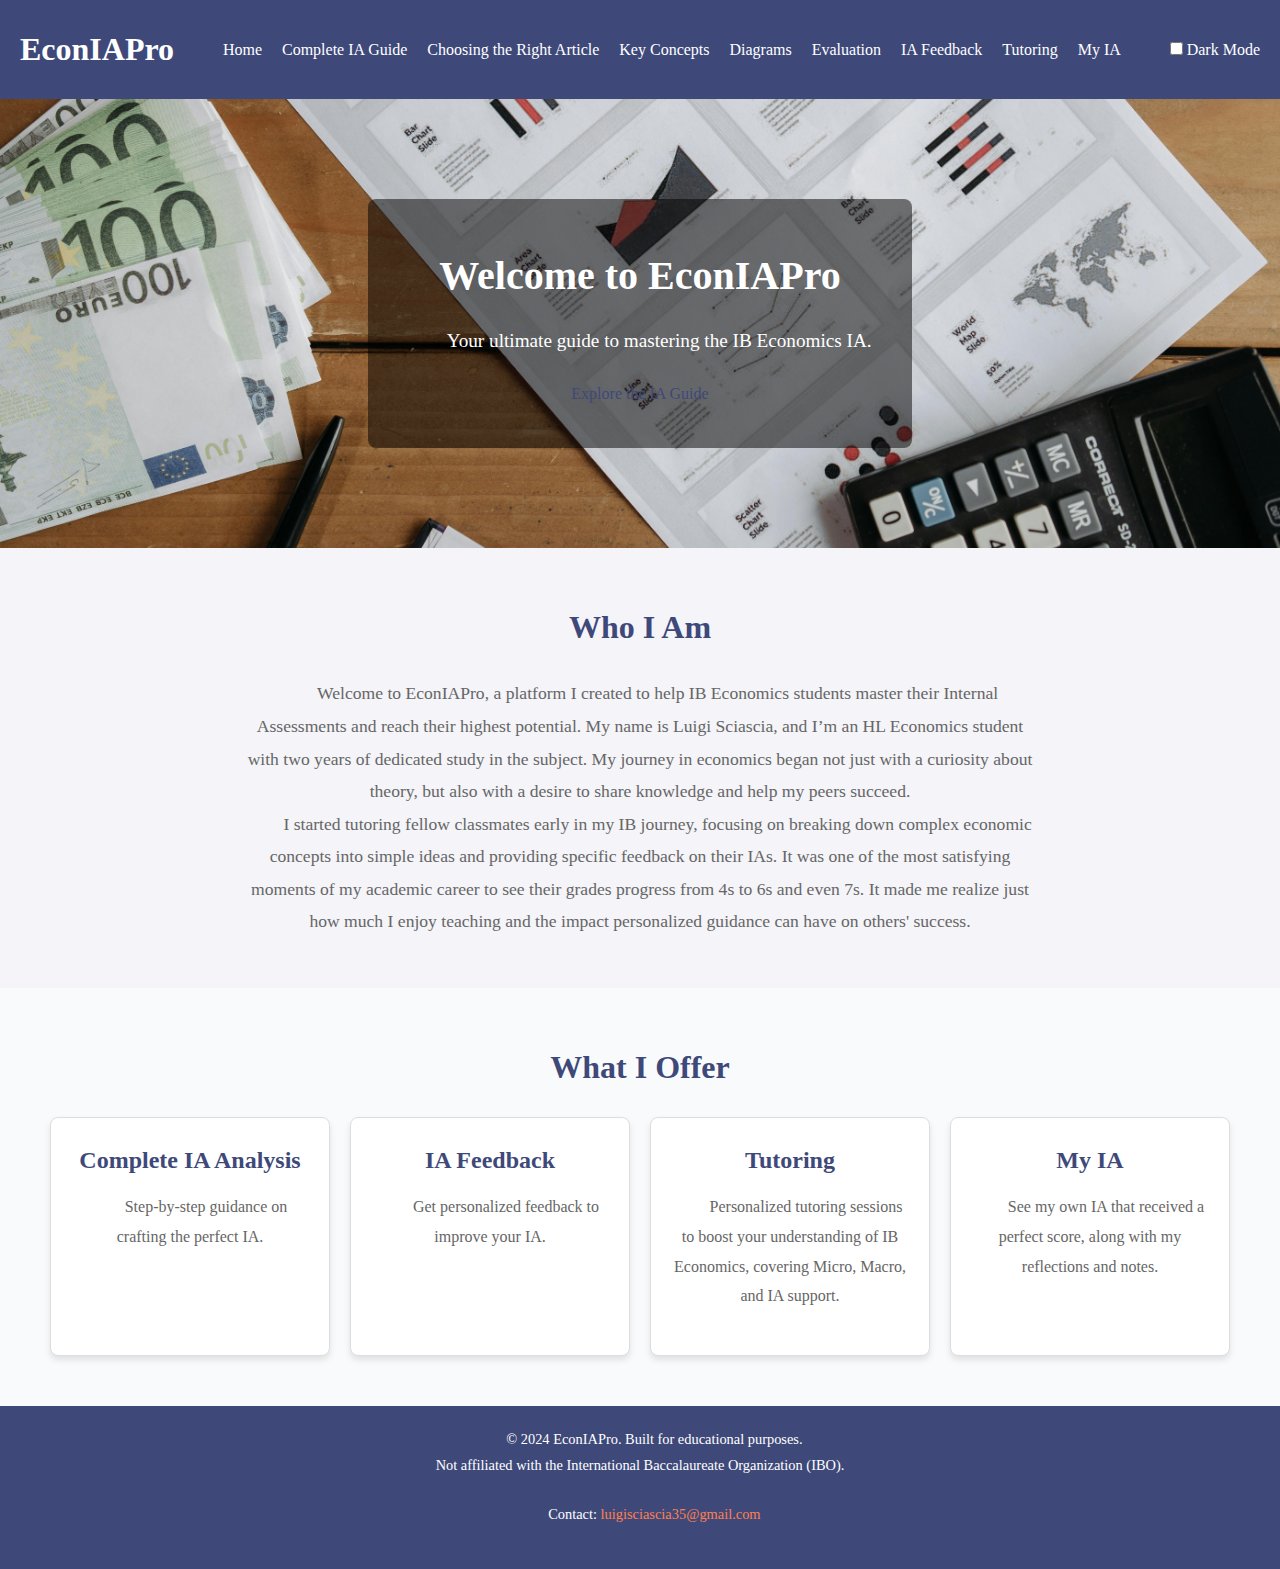
==== commit 274b7c55: "Update index.html" ====
--- a/index.html
+++ b/index.html
@@ -5,6 +5,7 @@
     <meta name="viewport" content="width=device-width, initial-scale=1.0">
     <title>EconIAPro - Master the IB Economics IA</title>
     <link rel="stylesheet" href="style.css">
+    <link rel="canonical" href="https://www.econiapro.com/index.html">
 </head>
 <body>
     <!-- Header -->
--- a/style.css
+++ b/style.css
@@ -1,118 +1,249 @@
-/* Root variables for default theme */
+/* Root Variables for Theme Colors */
 :root {
-    --primary-color: #2a9d8f; /* Teal */
-    --secondary-color: #e9c46a; /* Soft Yellow */
-    --background-color: #f4f1de; /* Light Beige */
-    --text-color: #264653; /* Dark Blue-Green */
-    --heading-font: 'Rasa', serif;
-    --body-font: 'Rasa', serif;
-}
-
-/* Dark mode overrides */
-body.dark-mode {
-    --primary-color: #9ec5cf; /* Soft Blue */
-    --secondary-color: #ffdd8c; /* Golden Yellow */
-    --background-color: #1e212b; /* Deep Gray */
-    --text-color: #e4e6eb; /* Light Gray */
-}
-
-/* General styles */
+    --primary-color: #3e497a;
+    --secondary-color: #f4f4f9;
+    --accent-color: #ff7f50;
+    --text-color: #333;
+    --text-light-color: #666;
+    --background-color: #f9fafb;
+    --card-bg-color: #fff;
+    --card-border-color: #ddd;
+    --shadow-color: rgba(0, 0, 0, 0.1);
+}
+
+/* Reset CSS */
+* {
+    margin: 0;
+    padding: 0;
+    box-sizing: border-box;
+}
+
 body {
-    font-family: var(--body-font);
+    font-family: 'Rasa', serif;
+    background-color: var(--background-color);
     color: var(--text-color);
-    background-color: var(--background-color);
-    line-height: 1.6;
-    margin: 0;
-}
-
-h1, h2, h3, h4, h5, h6 {
-    font-family: var(--heading-font);
-    color: var(--primary-color);
-    margin-bottom: 0.5em;
-}
-
+    line-height: 1.85; /* Unified spacing for better readability */
+}
+
+/* Paragraph Styling for Consistency */
+p {
+    margin-bottom: 1.5em; /* Consistent spacing between paragraphs */
+    text-indent: 2em; /* Apply indentation globally */
+}
+
+/* Anchor Links */
 a {
-    color: var(--primary-color);
     text-decoration: none;
+    color: var(--primary-color);
 }
 
 a:hover {
-    color: var(--secondary-color);
-}
-
-button {
+    color: var(--accent-color);
+}
+
+/* Header */
+header {
     background-color: var(--primary-color);
-    color: #ffffff;
-    border: none;
-    padding: 10px 20px;
-    border-radius: 5px;
-    font-family: var(--body-font);
-    font-size: 1rem;
-    cursor: pointer;
-    transition: background-color 0.3s ease;
-}
-
-button:hover {
-    background-color: var(--secondary-color);
-}
-
-/* Floating effect for the homepage hero section */
+    color: #fff;
+    padding: 20px;
+}
+
+header .container {
+    display: flex;
+    justify-content: space-between;
+    align-items: center;
+}
+
+header nav ul {
+    display: flex;
+    list-style: none;
+    gap: 20px;
+}
+
+header nav ul li a {
+    color: #fff;
+    font-size: 1em;
+}
+
+header nav ul li a:hover {
+    color: var(--accent-color);
+}
+
+/* Hero Section */
 .hero {
-    position: relative;
-    background-image: url('pexels-kindelmedia-7688460.jpg'); /* Example banner */
     background-size: cover;
     background-position: center;
     padding: 100px 20px;
     text-align: center;
-    color: var(--text-color);
-    overflow: hidden;
+    color: #fff;
+    position: relative;
+}
+
+.hero-overlay {
+    background: rgba(0, 0, 0, 0.5);
+    padding: 40px;
+    border-radius: 8px;
+    display: inline-block;
 }
 
 .hero h1 {
-    font-size: 3rem;
+    font-size: 2.5em;
+    margin-bottom: 10px;
+}
+
+.hero p {
+    font-size: 1.2em;
     margin-bottom: 20px;
 }
 
-.hero p {
-    font-size: 1.5rem;
+/* About Section */
+.about {
+    padding: 50px 20px;
+    text-align: center;
+    background-color: var(--secondary-color);
+}
+
+.about h2 {
+    font-size: 2em;
     margin-bottom: 20px;
-}
-
-.hero .floating-element {
-    position: absolute;
-    width: 100px;
-    height: 100px;
-    background-color: var(--secondary-color);
-    border-radius: 50%;
-    opacity: 0.8;
-    animation: float 6s ease-in-out infinite;
-}
-
-/* Floating animation */
-@keyframes float {
-    0%, 100% {
-        transform: translateY(0);
-    }
-    50% {
-        transform: translateY(-20px);
-    }
-}
-
-/* Position the floating elements */
-.floating-element:nth-child(1) {
-    top: 30%;
-    left: 10%;
-    animation-delay: 0s;
-}
-
-.floating-element:nth-child(2) {
-    top: 50%;
-    right: 15%;
-    animation-delay: 2s;
-}
-
-.floating-element:nth-child(3) {
-    top: 70%;
-    left: 20%;
-    animation-delay: 4s;
-}
+    color: var(--primary-color);
+}
+
+.about p {
+    font-size: 1.1em;
+    color: var(--text-light-color);
+    max-width: 800px;
+    margin: 0 auto;
+}
+
+/* Overview Section */
+.overview {
+    padding: 50px 20px;
+    background-color: var(--background-color);
+    text-align: center;
+}
+
+.overview h2 {
+    font-size: 2em;
+    margin-bottom: 20px;
+    color: var(--primary-color);
+}
+
+.overview p {
+    margin-bottom: 1.5em;
+    text-indent: 2em;
+}
+
+/* Cards Container */
+.cards-container {
+    display: flex;
+    flex-wrap: wrap;
+    gap: 20px;
+    justify-content: center;
+    margin-top: 20px;
+}
+
+/* Floating Card Design */
+.floating-card {
+    background-color: var(--card-bg-color);
+    border: 1px solid var(--card-border-color);
+    border-radius: 8px;
+    box-shadow: 0 4px 6px var(--shadow-color);
+    padding: 20px;
+    width: 280px;
+    text-align: center;
+    transition: transform 0.2s ease, box-shadow 0.2s ease;
+    cursor: pointer;
+}
+
+.floating-card h3 {
+    font-size: 1.5em;
+    color: var(--primary-color);
+    margin-bottom: 10px;
+}
+
+.floating-card p {
+    font-size: 1em;
+    color: var(--text-light-color);
+}
+
+/* Floating Card Hover Effect */
+.floating-card:hover {
+    transform: translateY(-10px);
+    box-shadow: 0 12px 15px var(--shadow-color);
+}
+
+/* Footer */
+footer {
+    background-color: var(--primary-color);
+    color: #fff;
+    text-align: center;
+    padding: 20px;
+}
+
+footer p {
+    font-size: 0.9em;
+}
+
+footer a {
+    color: var(--accent-color);
+}
+
+footer a:hover {
+    color: #ff5733;
+}
+
+/* Dark Mode */
+body.dark-mode {
+    background-color: #2a2a2a; /* Slightly darker gray */
+    color: #e0e0e0;
+}
+
+body.dark-mode .floating-card {
+    background-color: #383838;
+    border-color: #4a4a4a;
+}
+
+body.dark-mode .floating-card h3 {
+    color: #e0e0e0;
+}
+
+body.dark-mode .floating-card p {
+    color: #bcbcbc;
+}
+
+body.dark-mode footer,
+body.dark-mode header {
+    background-color: #383838;
+    color: #e0e0e0;
+}
+
+body.dark-mode .hero {
+    background-color: #2a2a2a;
+    color: #e0e0e0;
+}
+
+body.dark-mode .hero-overlay {
+    background: rgba(0, 0, 0, 0.5);
+}
+
+body.dark-mode .hero h1,
+body.dark-mode .hero p {
+    color: #e0e0e0;
+}
+
+body.dark-mode .about,
+body.dark-mode .overview {
+    background-color: #2a2a2a;
+    color: #e0e0e0;
+}
+
+body.dark-mode .about h2,
+body.dark-mode .overview h2 {
+    color: var(--accent-color);
+}
+
+body.dark-mode .about p,
+body.dark-mode .overview p {
+    color: #bcbcbc;
+}
